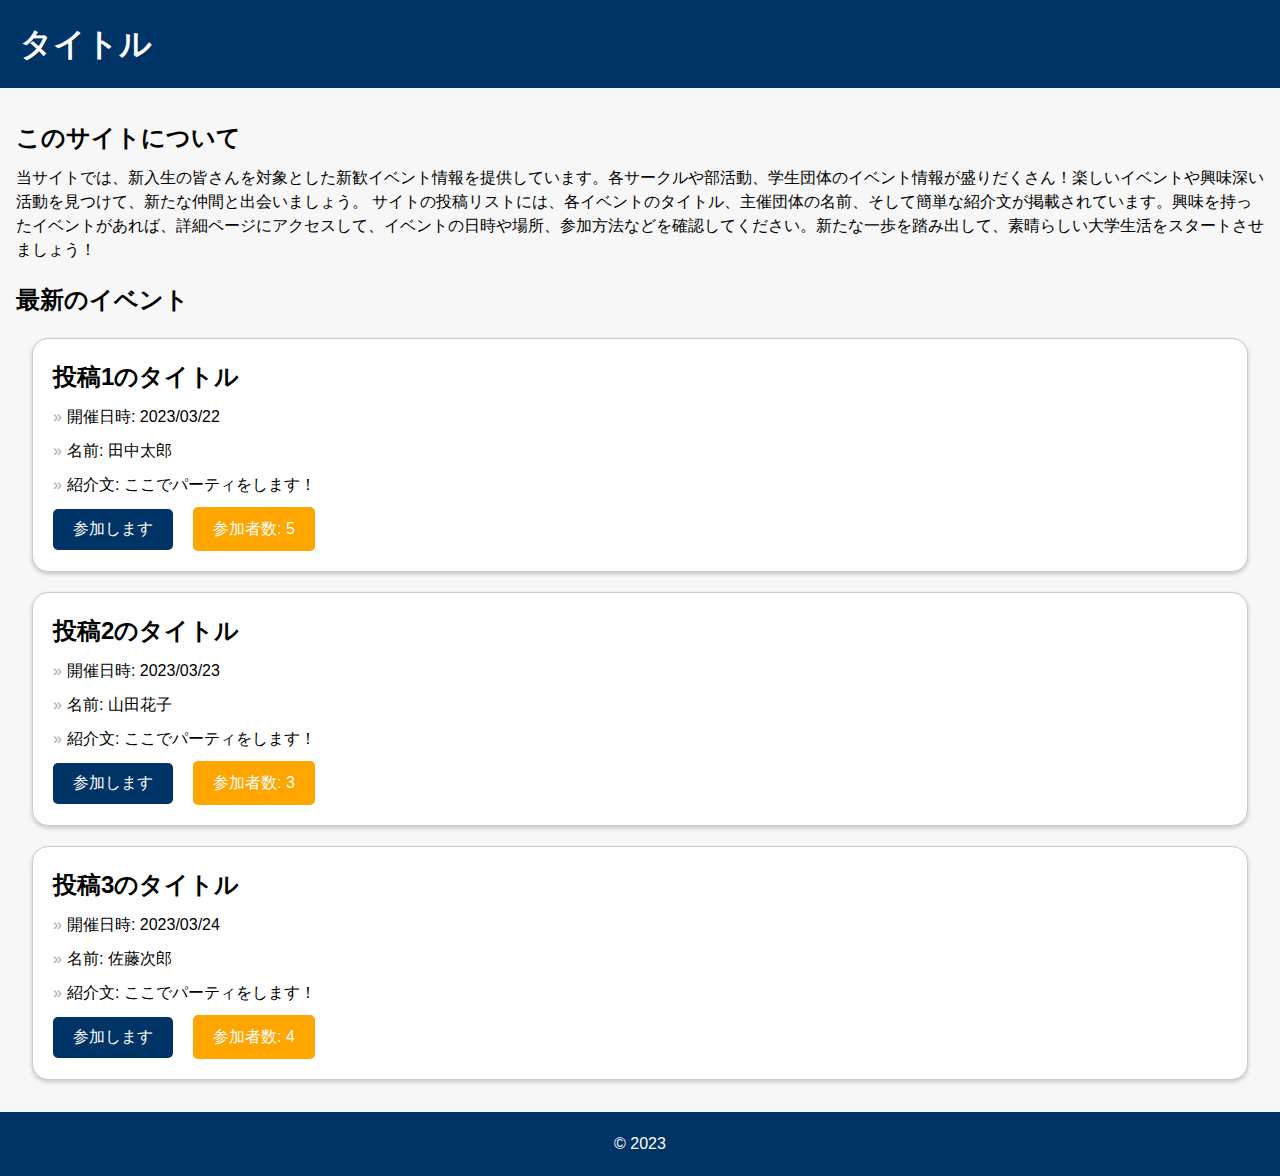
==== public/index.html @ f53fb38d "Merge pull request #34 from jigintern/add_member" ====
<!DOCTYPE html>

<head>
    <meta charset="utf-8">
    <meta http-equiv="X-UA-Compatible" content="IE=edge">
    <meta name="viewport" content="width=device-width, initial-scale=1.0">
    <link rel="stylesheet" href="index.css">
    <title>タイトル</title>
</head>
<header>
    <h1>タイトル</h1>
</header>
<section class="about">
    <h2>このサイトについて</h2>
    <p class="description">
        当サイトでは、新入生の皆さんを対象とした新歓イベント情報を提供しています。各サークルや部活動、学生団体のイベント情報が盛りだくさん！楽しいイベントや興味深い活動を見つけて、新たな仲間と出会いましょう。
        サイトの投稿リストには、各イベントのタイトル、主催団体の名前、そして簡単な紹介文が掲載されています。興味を持ったイベントがあれば、詳細ページにアクセスして、イベントの日時や場所、参加方法などを確認してください。新たな一歩を踏み出して、素晴らしい大学生活をスタートさせましょう！
    </p>
</section>
<section class="posts">
    <h2>最新のイベント</h2>
    <ul class="post-list"></ul>
</section>

<footer>
    <p>© 2023 </p>
</footer>

<script>
    //投稿板欄が入った配列
    let posts = [{
        id: "1",
        title: "投稿1のタイトル",
        date: "2023/03/22",
        name: "田中太郎",
        description: "ここでパーティをします！",
        participants: "5"
    },
    {
        id: "2",
        title: "投稿2のタイトル",
        date: "2023/03/23",
        name: "山田花子",
        description: "ここでパーティをします！",
        participants: "3"
    },
    {
        id: "3",
        title: "投稿3のタイトル",
        date: "2023/03/24",
        name: "佐藤次郎",
        description: "ここでパーティをします！",
        participants: "4"
    }];

    //更新時にDBにリクエストしてデータをpostに追加する
    window.onload = async () => {
        const response = await fetch("/get-posts");
        console.log(response);
        posts = await response.json();
        console.log(posts);
    }

    const postList = document.querySelector(".post-list");

    posts.forEach(post => {
        const listItem = document.createElement("li");
        const postTitle = document.createElement("h3");

        postTitle.textContent = post.title;
        postTitle.classList.add("post-title");
        listItem.appendChild(postTitle);

        const postDate = document.createElement("p");
        postDate.textContent = "開催日時: " + post.date;
        postDate.classList.add("post-date");
        listItem.appendChild(postDate);

        const postName = document.createElement("p");
        postName.textContent = "名前: " + post.name;
        postName.classList.add("post-name");
        listItem.appendChild(postName);

        const postDescription = document.createElement("p");
        postDescription.textContent = "紹介文: " + post.description;
        postDescription.classList.add("post-description");
        listItem.appendChild(postDescription);

        //参加ボタン
        const joinButton = document.createElement("button");
        joinButton.textContent = "参加します";
        joinButton.classList.add("join-button");
        listItem.appendChild(joinButton);

        //参加者数表示する要素
        const participantCount = document.createElement("p");
        participantCount.textContent = "参加者数: " + post.participants;
        participantCount.classList.add("participant-count");
        listItem.appendChild(participantCount);

        // const participantCount = document.createElement("p");
        // participantCount.textContent = "";

        joinButton.addEventListener("click", async () => {
            joinButton.style.backgroundColor = "green";
            joinButton.textContent = "参加しました";

            const response = await fetch("/add-participants", {
                method: "POST",
                headers: { "Content-Type": "application/json" },
                body: JSON.stringify({ "id": post.id })
            })

            //更新されたPost一覧取得
            // posts = await response.json();
            const data = await response.json();
            posts = data.posts;
            const post = posts.find(post => post.id === data.id);
            const numParticipants = post.participants;

            //参加者数表示
        });

        listItem.classList.add("post");
        postList.appendChild(listItem);
    });
</script>
</body>

</html>
---- public/index.css ----
/* Reset styles */
html,
body,
ul,
li,
h1,
h2,
h3,
p,
footer {
    margin: 0;
    padding: 0;
}

/* Body styles */
body {
    background-color: #f7f7f7;
    font-family: Arial, sans-serif;
    font-size: 16px;
    line-height: 1.5;
}

/* Header styles */
header {
    background-color: #003366;
    color: #fff;
    padding: 20px;
    margin-bottom: 32px;
}

header h1 {
    font-size: 32px;
}

/* Main section styles */
main {
    max-width: 900px;
    margin: 0 auto;
    padding: 20px;
}

/* About section styles */
.about {
    margin: 0 16px 20px 16px;
}

.about h2 {
    font-size: 24px;
    margin-bottom: 10px;
}

.about p {
    margin-bottom: 20px;
}

/* Posts section styles */
.posts h2 {
    font-size: 24px;
    margin: 0 16px 20px 16px;
}

.post-list {
    list-style: none;
    margin: 0 32px 0 32px;
}

.post {
    background-color: #fff;
    border: 1px solid #ccc;
    border-radius: 16px;
    box-shadow: 0 2px 4px rgba(0, 0, 0, 0.2);
    margin-bottom: 20px;
    padding: 20px;
}

.post-title {
    font-size: 24px;
    margin-bottom: 10px;
}

.post-date,
.post-name,
.post-description {
    font-size: 16px;
    margin-bottom: 10px;
}

.post-date::before,
.post-name::before,
.post-description::before {
    content: '\00BB';
    margin-right: 5px;
    color: #aaa;
}

.join-button {
    background-color: #003366;
    color: #fff;
    border: none;
    border-radius: 5px;
    cursor: pointer;
    font-size: 16px;
    margin-right: 10px;
    padding: 10px 20px;
    transition: background-color 0.3s ease;
}

  .participant-count {
    display: inline-block;
    background-color: orange;
    color: white;
    border-radius: 5px;
    font-size: 16px;
    margin-left: 10px;
    padding: 10px 20px;
  }  

.join-button:hover {
    background-color: #002c52;
}

/* Footer styles */
footer {
    background-color: #003366;
    color: #fff;
    padding: 20px;
    text-align: center;
    margin-top: 32px;
}
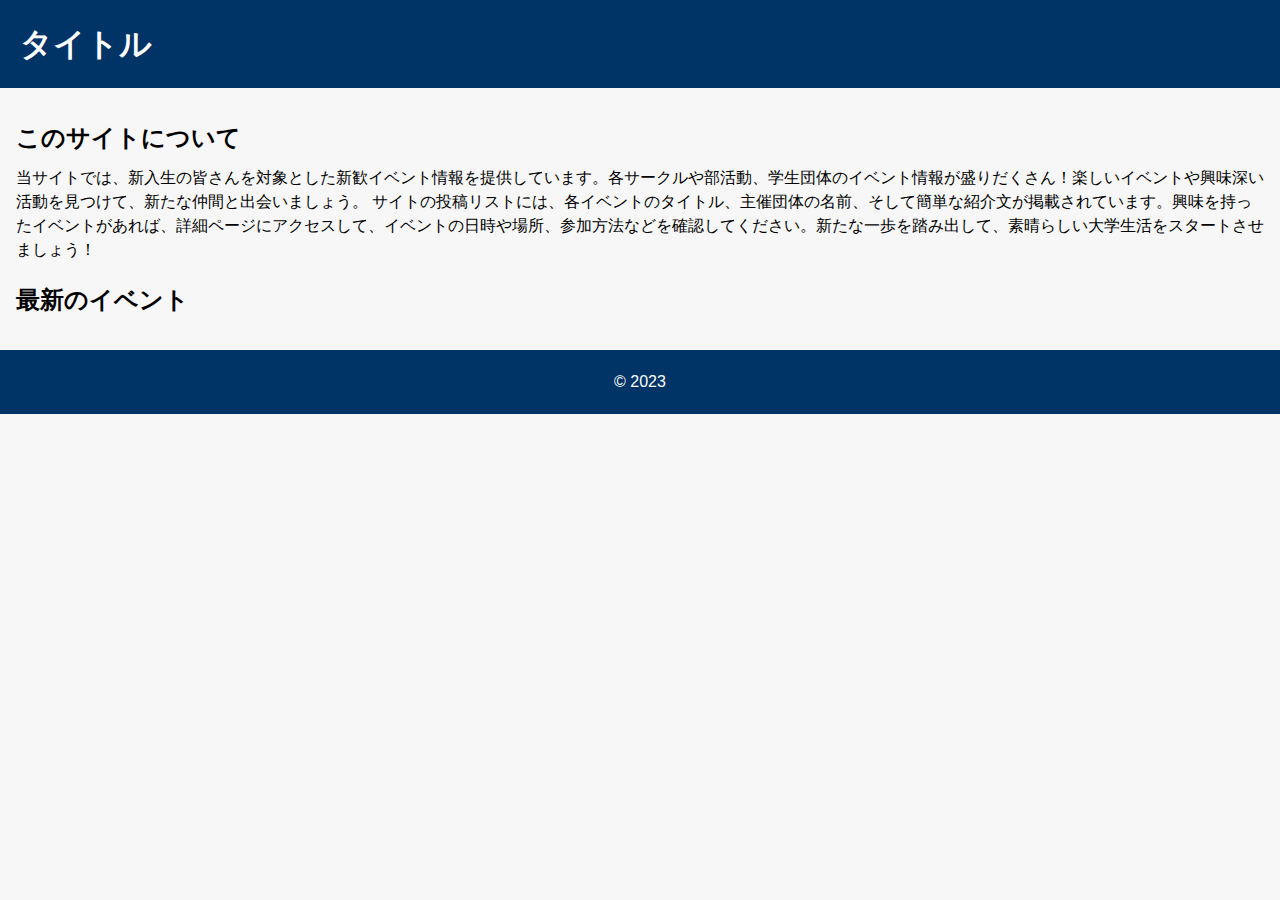
==== commit b93a507b: "fix indexhtml変更" ====
--- a/public/index.html
+++ b/public/index.html
@@ -27,103 +27,86 @@
 </footer>
 
 <script>
-    //投稿板欄が入った配列
-    let posts = [{
-        id: "1",
-        title: "投稿1のタイトル",
-        date: "2023/03/22",
-        name: "田中太郎",
-        description: "ここでパーティをします！",
-        participants: "5"
-    },
-    {
-        id: "2",
-        title: "投稿2のタイトル",
-        date: "2023/03/23",
-        name: "山田花子",
-        description: "ここでパーティをします！",
-        participants: "3"
-    },
-    {
-        id: "3",
-        title: "投稿3のタイトル",
-        date: "2023/03/24",
-        name: "佐藤次郎",
-        description: "ここでパーティをします！",
-        participants: "4"
-    }];
+    let data = [];
 
-    //更新時にDBにリクエストしてデータをpostに追加する
-    window.onload = async () => {
-        const response = await fetch("/get-posts");
-        console.log(response);
-        posts = await response.json();
-        console.log(posts);
+    async function fetchPosts() {
+        try {
+            console.log("fetchPosts");
+            const response = await fetch("/get-posts");
+            data = await response.json();
+            console.log(data+"data");
+            // リストの更新処理をここで行います。
+            updatePosts(data)
+        } catch (error) {
+            console.error("Error fetching posts:", error);
+        }
     }
 
-    const postList = document.querySelector(".post-list");
+    function updatePosts(posts) {
+        // リストの更新処理をここで行います。
+        const postList = document.querySelector(".post-list");
 
-    posts.forEach(post => {
-        const listItem = document.createElement("li");
-        const postTitle = document.createElement("h3");
+        posts.forEach(post => {
+            const listItem = document.createElement("li");
+            const postTitle = document.createElement("h3");
 
-        postTitle.textContent = post.title;
-        postTitle.classList.add("post-title");
-        listItem.appendChild(postTitle);
+            postTitle.textContent = post.title;
+            postTitle.classList.add("post-title");
+            listItem.appendChild(postTitle);
 
-        const postDate = document.createElement("p");
-        postDate.textContent = "開催日時: " + post.date;
-        postDate.classList.add("post-date");
-        listItem.appendChild(postDate);
+            const postDate = document.createElement("p");
+            postDate.textContent = "開催日時: " + post.date;
+            postDate.classList.add("post-date");
+            listItem.appendChild(postDate);
 
-        const postName = document.createElement("p");
-        postName.textContent = "名前: " + post.name;
-        postName.classList.add("post-name");
-        listItem.appendChild(postName);
+            const postName = document.createElement("p");
+            postName.textContent = "名前: " + post.username;
+            postName.classList.add("post-name");
+            listItem.appendChild(postName);
 
-        const postDescription = document.createElement("p");
-        postDescription.textContent = "紹介文: " + post.description;
-        postDescription.classList.add("post-description");
-        listItem.appendChild(postDescription);
+            const postDescription = document.createElement("p");
+            postDescription.textContent = "紹介文: " + post.description;
+            postDescription.classList.add("post-description");
+            listItem.appendChild(postDescription);
 
-        //参加ボタン
-        const joinButton = document.createElement("button");
-        joinButton.textContent = "参加します";
-        joinButton.classList.add("join-button");
-        listItem.appendChild(joinButton);
+            //参加ボタン
+            const joinButton = document.createElement("button");
+            joinButton.textContent = "参加します";
+            joinButton.classList.add("join-button");
+            listItem.appendChild(joinButton);
 
-        //参加者数表示する要素
-        const participantCount = document.createElement("p");
-        participantCount.textContent = "参加者数: " + post.participants;
-        participantCount.classList.add("participant-count");
-        listItem.appendChild(participantCount);
+            //参加者数表示する要素
+            const participantCount = document.createElement("p");
+            participantCount.textContent = "参加者数: " + post.participants;
+            participantCount.classList.add("participant-count");
+            listItem.appendChild(participantCount);
 
-        // const participantCount = document.createElement("p");
-        // participantCount.textContent = "";
+            joinButton.addEventListener("click", async () => {
+                joinButton.style.backgroundColor = "green";
+                joinButton.textContent = "参加しました";
 
-        joinButton.addEventListener("click", async () => {
-            joinButton.style.backgroundColor = "green";
-            joinButton.textContent = "参加しました";
+                await fetch("/add-participants", {
+                    method: "POST",
+                    headers: {
+                        "Content-Type": "application/json"
+                    },
+                    body: JSON.stringify(post.id)
+                })
+                    .then(response => {
+                        console.log("Data submitted successfully" + response);
+                    })
+                    .catch(error => console.error("Error submitting data:", error));
 
-            const response = await fetch("/add-participants", {
-                method: "POST",
-                headers: { "Content-Type": "application/json" },
-                body: JSON.stringify({ "id": post.id })
-            })
+                updatePosts(data);
+            });
 
-            //更新されたPost一覧取得
-            // posts = await response.json();
-            const data = await response.json();
-            posts = data.posts;
-            const post = posts.find(post => post.id === data.id);
-            const numParticipants = post.participants;
+            listItem.classList.add("post");
+            postList.appendChild(listItem);
+        });
+    }
 
-            //参加者数表示
-        });
-
-        listItem.classList.add("post");
-        postList.appendChild(listItem);
-    });
+    // ページの読み込みが完了したら、fetchPostsを実行します。
+    window.addEventListener("load", fetchPosts);
 </script>
 </body>
 
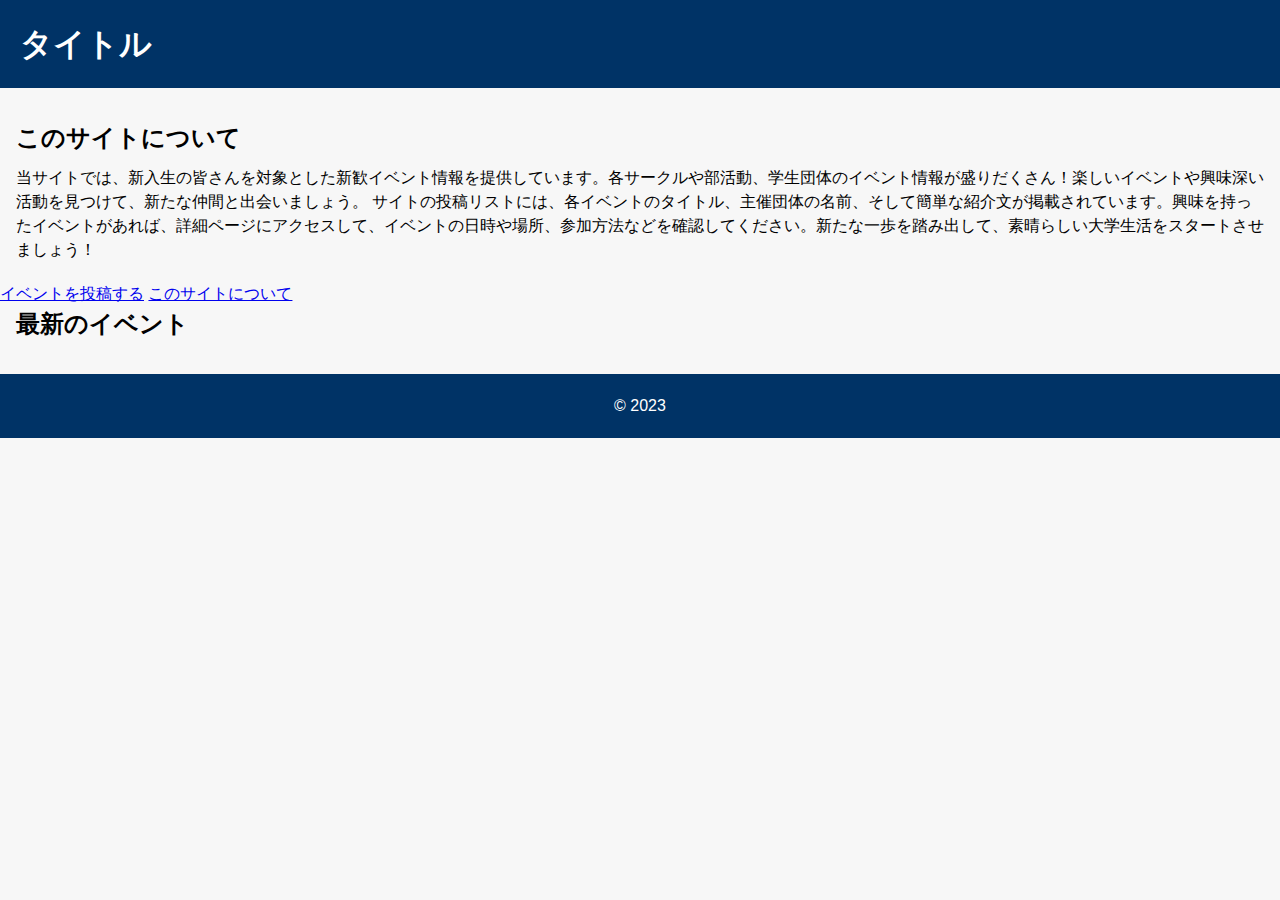
==== commit 9a30aa6b: "fix indexhtml変更" ====
--- a/public/index.html
+++ b/public/index.html
@@ -18,6 +18,8 @@
     </p>
 </section>
 <section class="posts">
+    <a href="post.html">イベントを投稿する</a>
+    <a href="about.html">このサイトについて</a>
     <h2>最新のイベント</h2>
     <ul class="post-list"></ul>
 </section>
@@ -96,8 +98,6 @@
                         console.log("Data submitted successfully" + response);
                     })
                     .catch(error => console.error("Error submitting data:", error));
-
-                updatePosts(data);
             });
 
             listItem.classList.add("post");
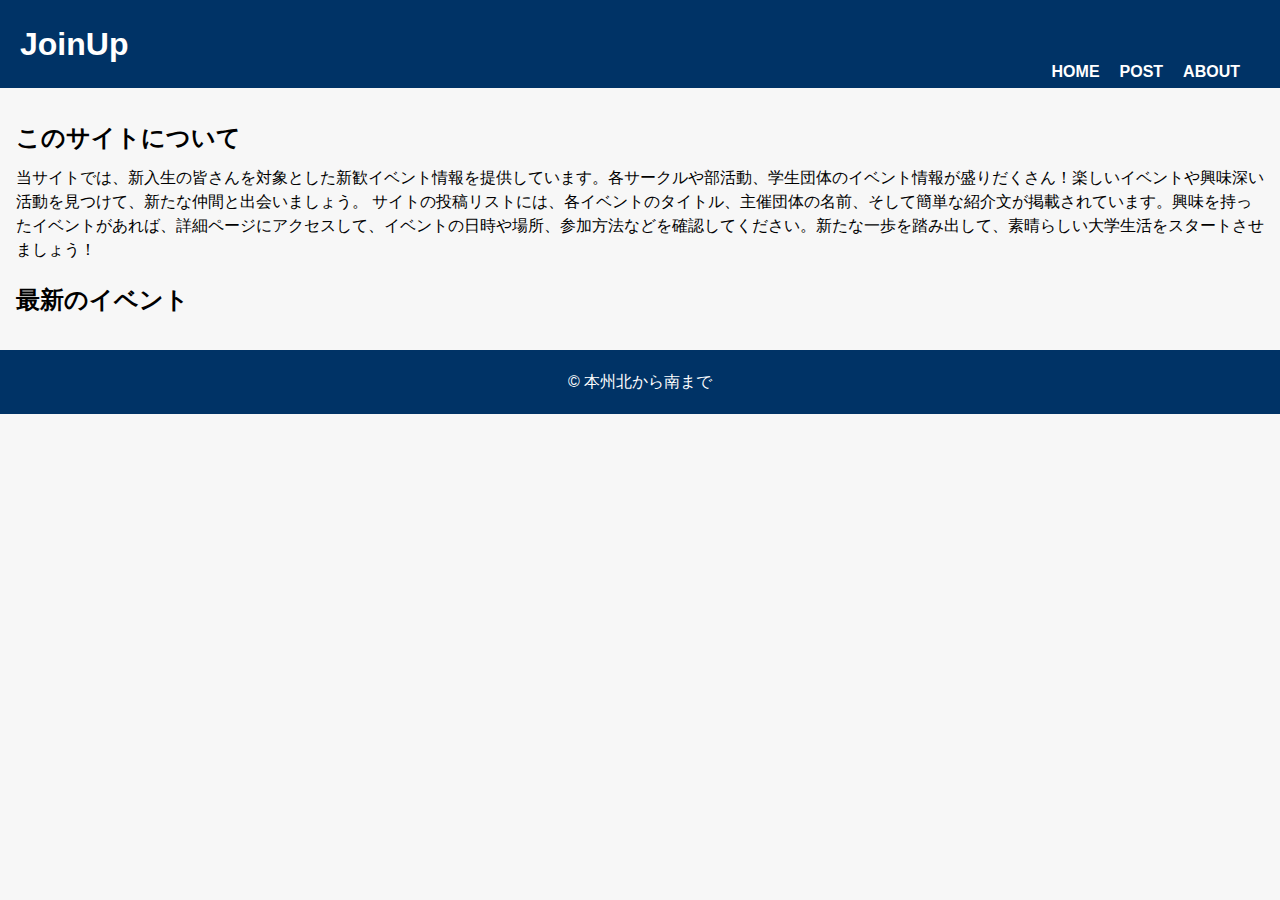
==== commit c3d03ef7: "ヘッダーの修正をしました" ====
--- a/public/index.html
+++ b/public/index.html
@@ -5,10 +5,17 @@
     <meta http-equiv="X-UA-Compatible" content="IE=edge">
     <meta name="viewport" content="width=device-width, initial-scale=1.0">
     <link rel="stylesheet" href="index.css">
-    <title>タイトル</title>
+    <title>JoinUp - Home</title>
 </head>
 <header>
-    <h1>タイトル</h1>
+    <h1>JoinUp</h1>
+    <nav>
+        <ul>
+            <li><a href="about.html">ABOUT</a></li>
+            <li><a href="post.html">POST</a></li>
+            <li><a href="index.html">HOME</a></li>
+        </ul>
+    </nav>
 </header>
 <section class="about">
     <h2>このサイトについて</h2>
@@ -18,14 +25,14 @@
     </p>
 </section>
 <section class="posts">
-    <a href="post.html">イベントを投稿する</a>
-    <a href="about.html">このサイトについて</a>
+    <!-- <a href="post.html">イベントを投稿する</a>
+    <a href="about.html">サイトの説明</a> -->
     <h2>最新のイベント</h2>
     <ul class="post-list"></ul>
 </section>
 
 <footer>
-    <p>© 2023 </p>
+    <p>© 本州北から南まで</p>
 </footer>
 
 <script>
--- a/public/index.css
+++ b/public/index.css
@@ -126,4 +126,21 @@
     padding: 20px;
     text-align: center;
     margin-top: 32px;
-}+}
+
+/*navタグのliにCSSを当てる*/
+nav ul li {
+    /* display: inline-block; */
+    margin-right: 20px;
+    float:right;
+    list-style-type: none;
+    line-height: 0.5;
+  }
+  
+  /* <a>タグにスタイルを当てる */
+  nav ul li a {
+    text-decoration: none; 
+    color: #fff;
+    font-size: 16px;
+    font-weight: bold;
+  }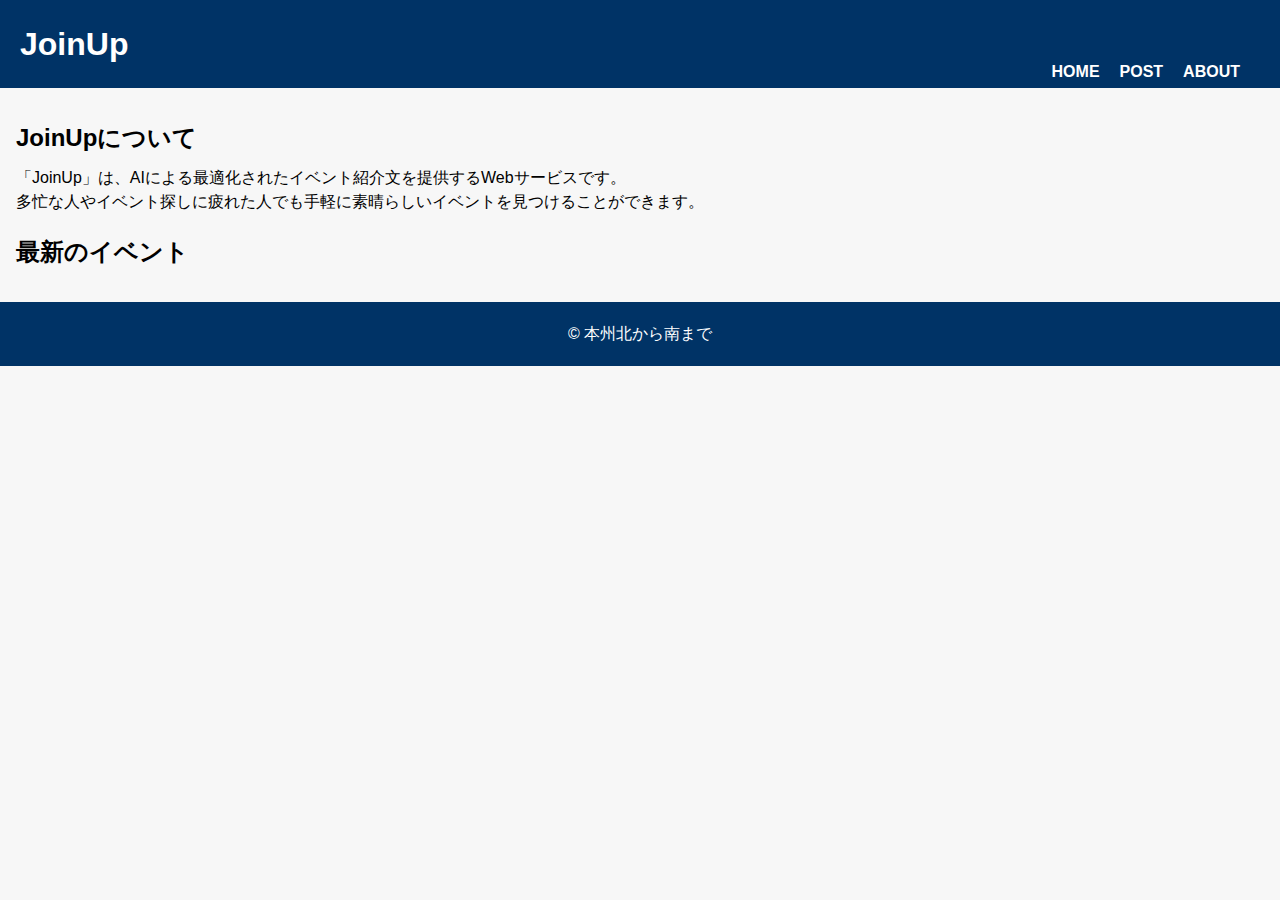
==== commit 9b19fa29: "UIの調整" ====
--- a/public/index.html
+++ b/public/index.html
@@ -18,11 +18,10 @@
     </nav>
 </header>
 <section class="about">
-    <h2>このサイトについて</h2>
+    <h2>JoinUpについて</h2>
     <p class="description">
-        当サイトでは、新入生の皆さんを対象とした新歓イベント情報を提供しています。各サークルや部活動、学生団体のイベント情報が盛りだくさん！楽しいイベントや興味深い活動を見つけて、新たな仲間と出会いましょう。
-        サイトの投稿リストには、各イベントのタイトル、主催団体の名前、そして簡単な紹介文が掲載されています。興味を持ったイベントがあれば、詳細ページにアクセスして、イベントの日時や場所、参加方法などを確認してください。新たな一歩を踏み出して、素晴らしい大学生活をスタートさせましょう！
-    </p>
+        「JoinUp」は、AIによる最適化されたイベント紹介文を提供するWebサービスです。<br>
+        多忙な人やイベント探しに疲れた人でも手軽に素晴らしいイベントを見つけることができます。<br>
 </section>
 <section class="posts">
     <!-- <a href="post.html">イベントを投稿する</a>
@@ -43,7 +42,7 @@
             console.log("fetchPosts");
             const response = await fetch("/get-posts");
             data = await response.json();
-            console.log(data+"data");
+            console.log(data + "data");
             // リストの更新処理をここで行います。
             updatePosts(data)
         } catch (error) {
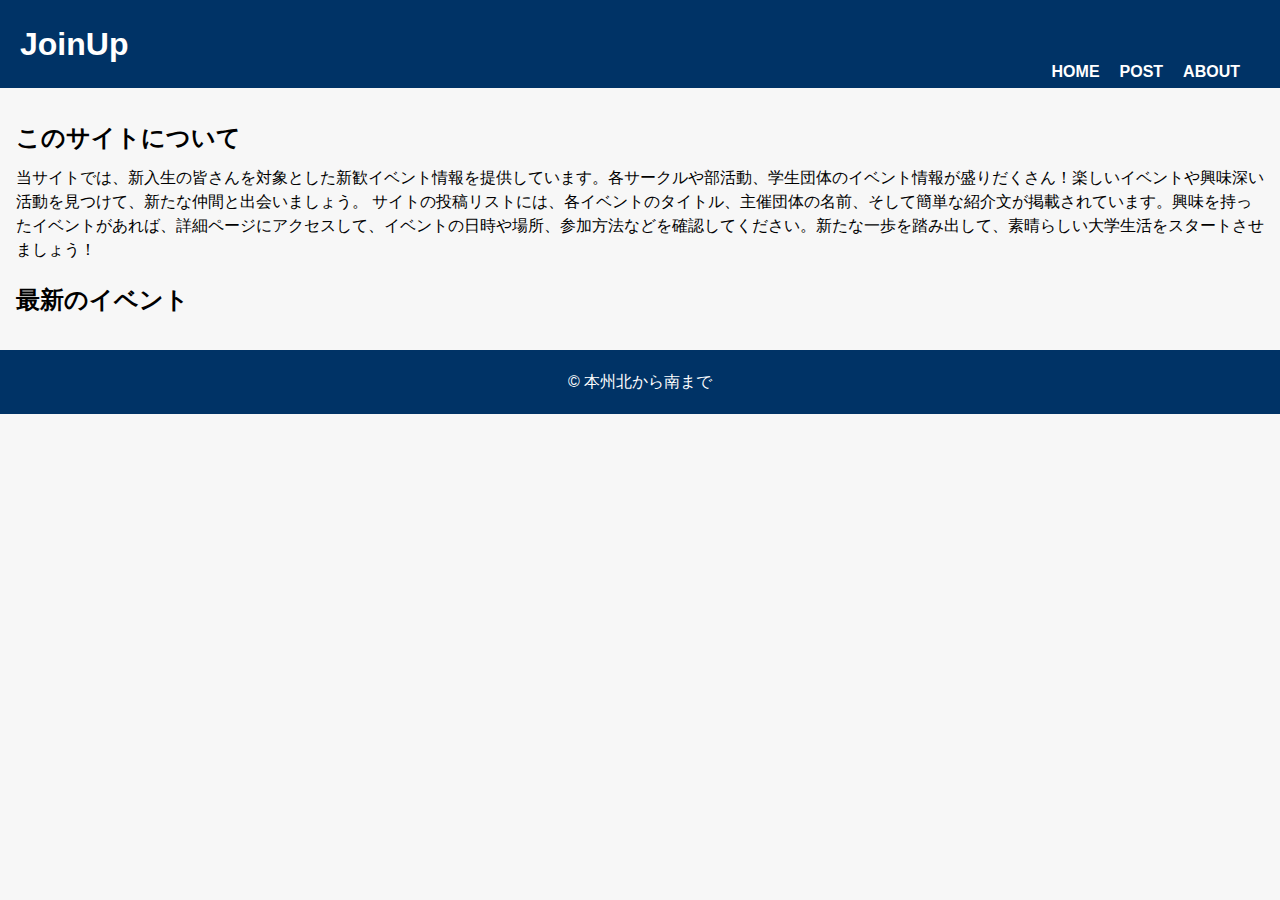
==== commit b1de1a16: "Merge branch 'main' into post6" ====
--- a/public/index.html
+++ b/public/index.html
@@ -18,10 +18,11 @@
     </nav>
 </header>
 <section class="about">
-    <h2>JoinUpについて</h2>
+    <h2>このサイトについて</h2>
     <p class="description">
-        「JoinUp」は、AIによる最適化されたイベント紹介文を提供するWebサービスです。<br>
-        多忙な人やイベント探しに疲れた人でも手軽に素晴らしいイベントを見つけることができます。<br>
+        当サイトでは、新入生の皆さんを対象とした新歓イベント情報を提供しています。各サークルや部活動、学生団体のイベント情報が盛りだくさん！楽しいイベントや興味深い活動を見つけて、新たな仲間と出会いましょう。
+        サイトの投稿リストには、各イベントのタイトル、主催団体の名前、そして簡単な紹介文が掲載されています。興味を持ったイベントがあれば、詳細ページにアクセスして、イベントの日時や場所、参加方法などを確認してください。新たな一歩を踏み出して、素晴らしい大学生活をスタートさせましょう！
+    </p>
 </section>
 <section class="posts">
     <!-- <a href="post.html">イベントを投稿する</a>
@@ -42,7 +43,7 @@
             console.log("fetchPosts");
             const response = await fetch("/get-posts");
             data = await response.json();
-            console.log(data + "data");
+            console.log(data+"data");
             // リストの更新処理をここで行います。
             updatePosts(data)
         } catch (error) {
--- a/public/index.css
+++ b/public/index.css
@@ -125,6 +125,7 @@
     color: #fff;
     padding: 20px;
     text-align: center;
+
     margin-top: 32px;
 }
 
@@ -143,4 +144,5 @@
     color: #fff;
     font-size: 16px;
     font-weight: bold;
-  }+  }
+
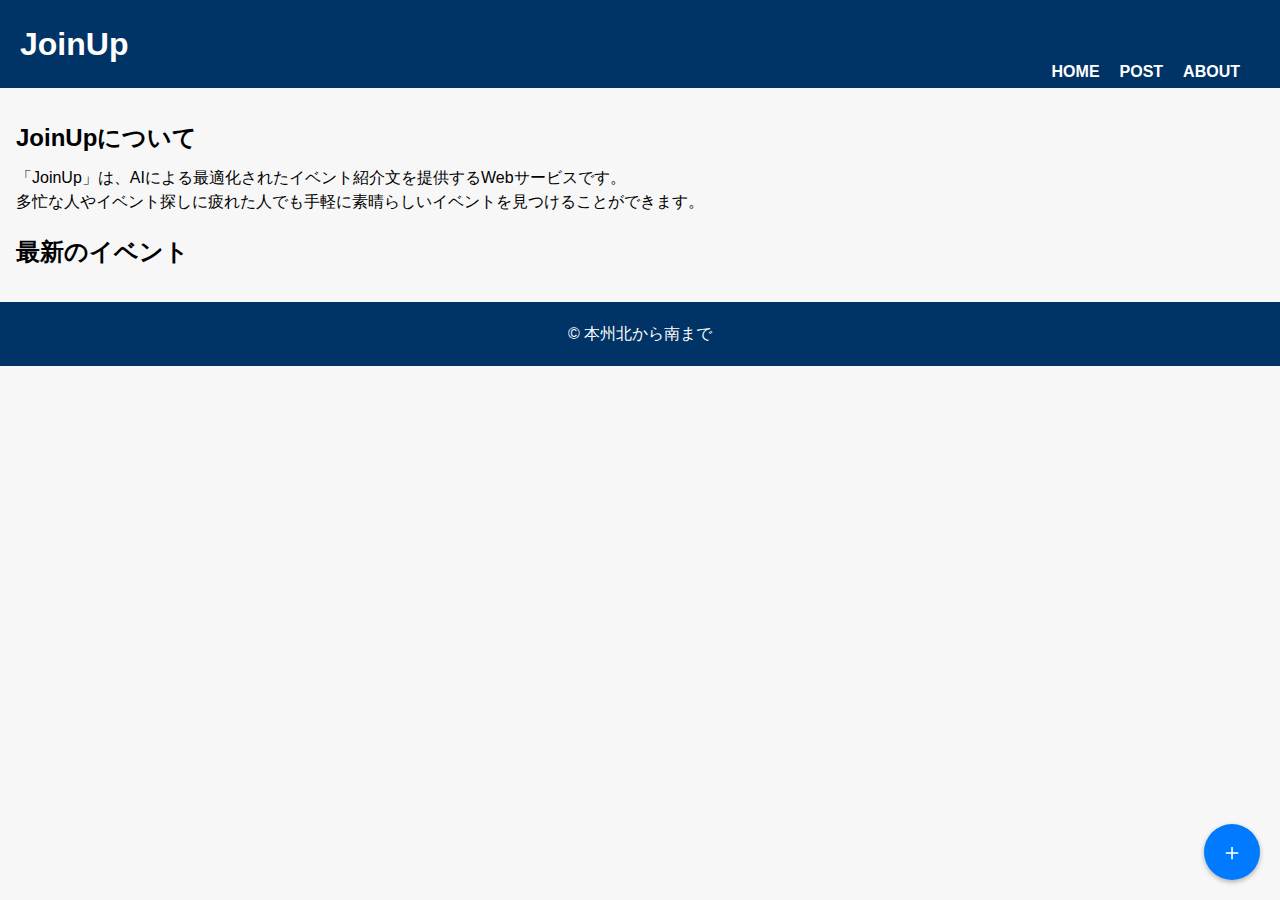
==== commit 693296db: "フローティングアクションボタンの作成" ====
--- a/public/index.html
+++ b/public/index.html
@@ -1,4 +1,5 @@
 <!DOCTYPE html>
+<html>
 
 <head>
     <meta charset="utf-8">
@@ -7,33 +8,39 @@
     <link rel="stylesheet" href="index.css">
     <title>JoinUp - Home</title>
 </head>
-<header>
-    <h1>JoinUp</h1>
-    <nav>
-        <ul>
-            <li><a href="about.html">ABOUT</a></li>
-            <li><a href="post.html">POST</a></li>
-            <li><a href="index.html">HOME</a></li>
-        </ul>
-    </nav>
-</header>
-<section class="about">
-    <h2>このサイトについて</h2>
-    <p class="description">
-        当サイトでは、新入生の皆さんを対象とした新歓イベント情報を提供しています。各サークルや部活動、学生団体のイベント情報が盛りだくさん！楽しいイベントや興味深い活動を見つけて、新たな仲間と出会いましょう。
-        サイトの投稿リストには、各イベントのタイトル、主催団体の名前、そして簡単な紹介文が掲載されています。興味を持ったイベントがあれば、詳細ページにアクセスして、イベントの日時や場所、参加方法などを確認してください。新たな一歩を踏み出して、素晴らしい大学生活をスタートさせましょう！
-    </p>
-</section>
-<section class="posts">
-    <!-- <a href="post.html">イベントを投稿する</a>
+
+<body>
+    <header>
+        <h1>JoinUp</h1>
+        <nav>
+            <ul>
+                <li><a href="about.html">ABOUT</a></li>
+                <li><a href="post.html">POST</a></li>
+                <li><a href="index.html">HOME</a></li>
+            </ul>
+        </nav>
+    </header>
+    <section class="about">
+        <h2>JoinUpについて</h2>
+        <p class="description">
+            「JoinUp」は、AIによる最適化されたイベント紹介文を提供するWebサービスです。<br>
+            多忙な人やイベント探しに疲れた人でも手軽に素晴らしいイベントを見つけることができます。<br>
+    </section>
+    <section class="posts">
+        <!-- <a href="post.html">イベントを投稿する</a>
     <a href="about.html">サイトの説明</a> -->
-    <h2>最新のイベント</h2>
-    <ul class="post-list"></ul>
-</section>
+        <h2>最新のイベント</h2>
+        <ul class="post-list"></ul>
+    </section>
+
+    <button class="fab"><a href="post.html">＋</a></button>
+</body>
 
 <footer>
     <p>© 本州北から南まで</p>
 </footer>
+
+</html>
 
 <script>
     let data = [];
@@ -43,7 +50,7 @@
             console.log("fetchPosts");
             const response = await fetch("/get-posts");
             data = await response.json();
-            console.log(data+"data");
+            console.log(data + "data");
             // リストの更新処理をここで行います。
             updatePosts(data)
         } catch (error) {
--- a/public/index.css
+++ b/public/index.css
@@ -125,7 +125,6 @@
     color: #fff;
     padding: 20px;
     text-align: center;
-
     margin-top: 32px;
 }
 
@@ -146,3 +145,28 @@
     font-weight: bold;
   }
 
+  .fab {
+    position: fixed;
+    bottom: 20px;
+    right: 20px;
+    background-color: #007bff;
+    color: #fff;
+    font-size: 24px;
+    width: 56px;
+    height: 56px;
+    border-radius: 50%;
+    border: none;
+    box-shadow: 0px 2px 5px rgba(0, 0, 0, 0.3);
+    cursor: pointer;
+    outline: none;
+  }
+
+  .fab a {
+    text-decoration: none;
+    color: #fff;
+  }
+  
+  .fab:hover {
+    background-color: orange;
+  }
+  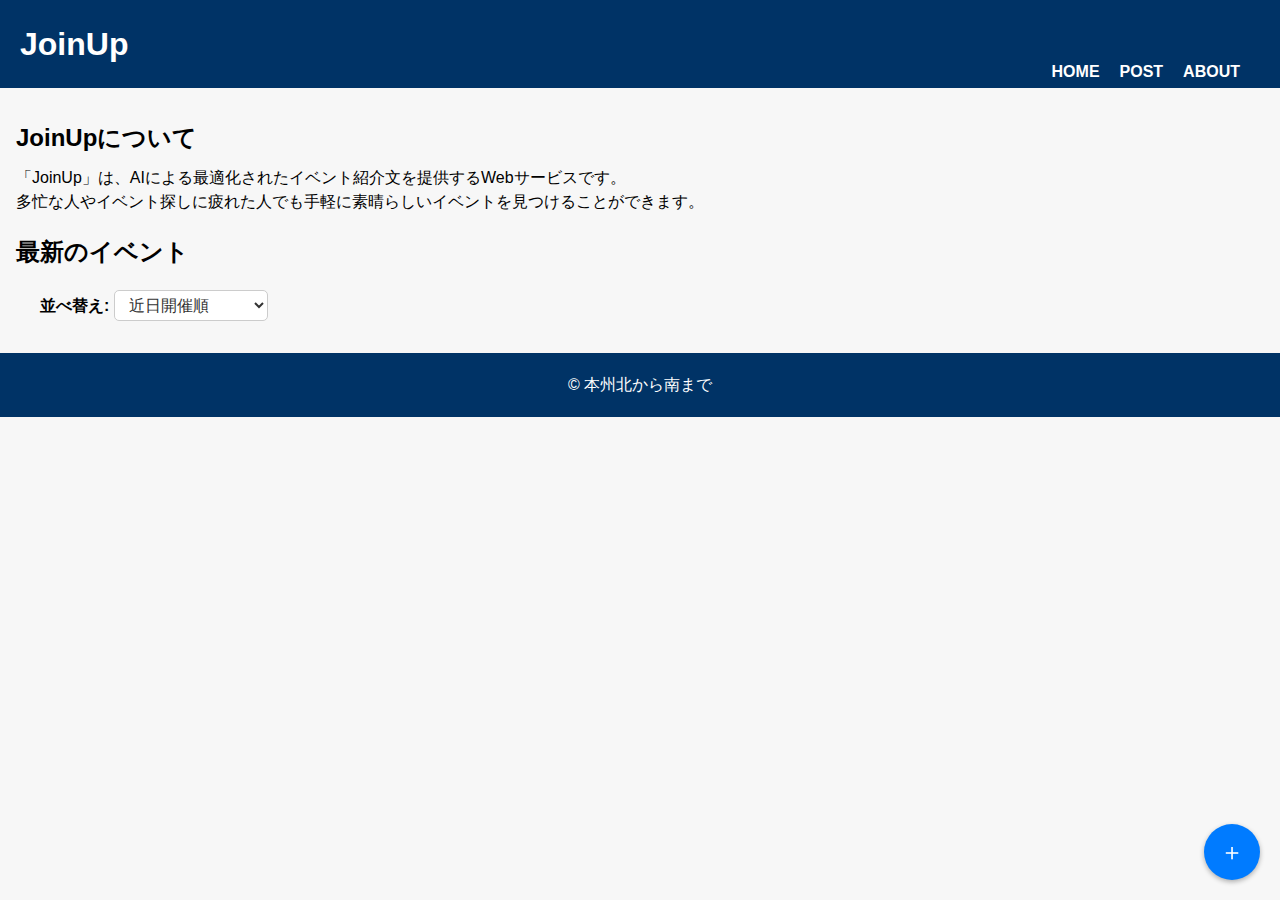
==== commit 4c6d8c52: "feat ソート機能追加" ====
--- a/public/index.html
+++ b/public/index.html
@@ -27,9 +27,16 @@
             多忙な人やイベント探しに疲れた人でも手軽に素晴らしいイベントを見つけることができます。<br>
     </section>
     <section class="posts">
-        <!-- <a href="post.html">イベントを投稿する</a>
-    <a href="about.html">サイトの説明</a> -->
         <h2>最新のイベント</h2>
+        <label for="sort-select">並べ替え:</label>
+        <select id="sort-select">
+            <option value="newest-date">近日開催順</option>
+            <option value="oldest-date">遠日開催順</option>
+            <option value="max-participants">最大参加人数順</option>
+            <option value="min-participants">最小人数順</option>
+            <option value="newest-post">最新投稿順</option>
+            <option value="oldest-post">最古投稿順</option>
+        </select>
         <ul class="post-list"></ul>
     </section>
 
@@ -45,6 +52,39 @@
 <script>
     let data = [];
 
+    function sortPosts(option) {
+        switch (option) {
+            case "newest-date":
+                data.sort((a, b) => new Date(b.date) - new Date(a.date));
+                break;
+            case "oldest-date":
+                data.sort((a, b) => new Date(a.date) - new Date(b.date));
+                break;
+            case "max-participants":
+                data.sort((a, b) => b.participants - a.participants);
+                break;
+            case "min-participants":
+                data.sort((a, b) => a.participants - b.participants);
+                break;
+            case "newest-post":
+                data.sort((a, b) => new Date(b.created_at) - new Date(a.created_at));
+                break;
+            case "oldest-post":
+                data.sort((a, b) => new Date(a.created_at) - new Date(b.created_at));
+                break;
+        }
+    }
+
+
+    const sortSelect = document.getElementById("sort-select");
+    sortSelect.addEventListener("change", (event) => {
+        const selectedOption = event.target.value;
+        sortPosts(selectedOption);
+        updatePosts(data);
+
+        localStorage.setItem("sortOption", selectedOption);
+    });
+
     async function fetchPosts() {
         try {
             console.log("fetchPosts");
@@ -56,13 +96,25 @@
         } catch (error) {
             console.error("Error fetching posts:", error);
         }
+
+        const savedSortOption = localStorage.getItem("sortOption");
+        if (savedSortOption) {
+            sortSelect.value = savedSortOption;
+            sortPosts(savedSortOption);
+            updatePosts(data);
+        }
     }
 
     function updatePosts(posts) {
         // リストの更新処理をここで行います。
         const postList = document.querySelector(".post-list");
 
+        while (postList.firstChild) {
+            postList.removeChild(postList.firstChild);
+        }
+
         posts.forEach(post => {
+
             const listItem = document.createElement("li");
             const postTitle = document.createElement("h3");
 
--- a/public/index.css
+++ b/public/index.css
@@ -125,6 +125,7 @@
     color: #fff;
     padding: 20px;
     text-align: center;
+
     margin-top: 32px;
 }
 
@@ -144,7 +145,7 @@
     font-size: 16px;
     font-weight: bold;
   }
-
+  
   .fab {
     position: fixed;
     bottom: 20px;
@@ -169,4 +170,19 @@
   .fab:hover {
     background-color: orange;
   }
-  +
+label[for="sort-select"] {
+    font-size: 16px;
+    font-weight: bold;
+    margin-left: 40px;
+}
+
+#sort-select {
+    padding: 5px 10px;
+    font-size: 16px;
+    border: 1px solid #ccc;
+    border-radius: 5px;
+    background-color: #fff;
+    color: #333;
+    cursor: pointer;
+}